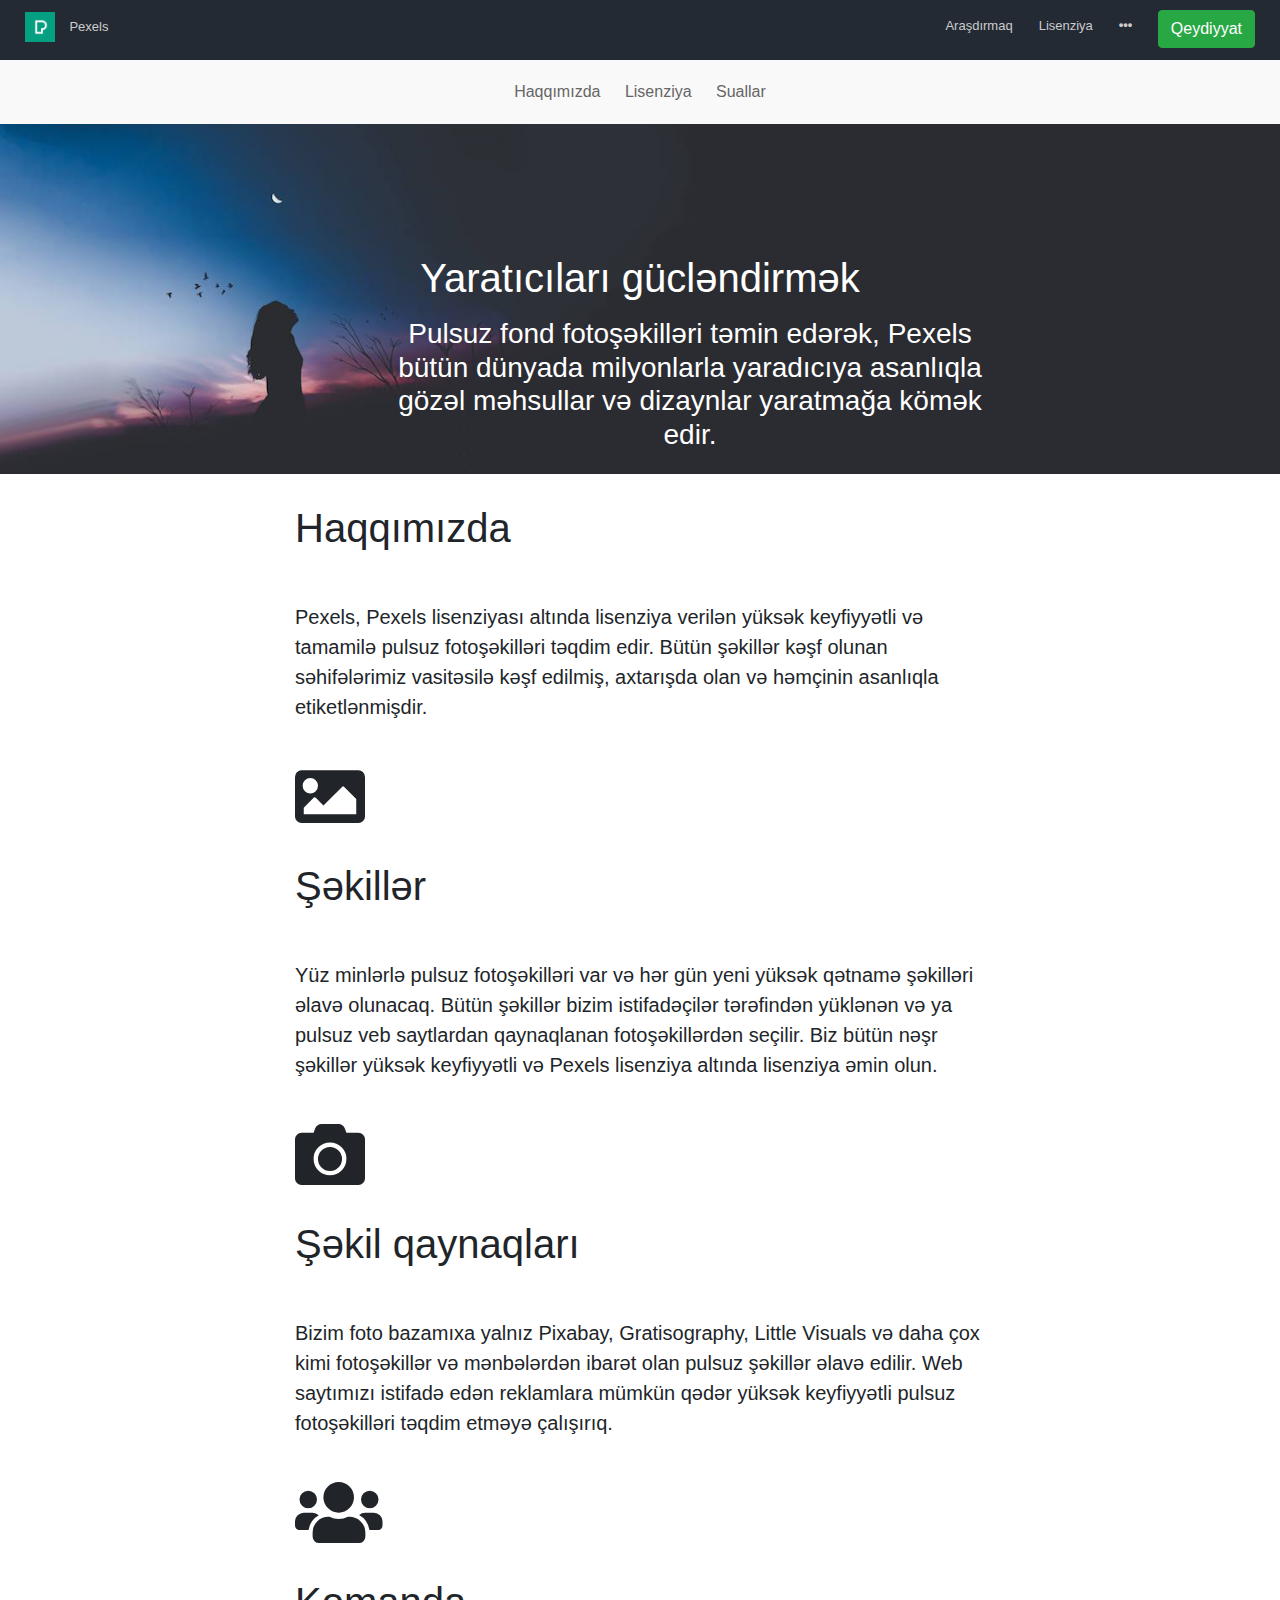
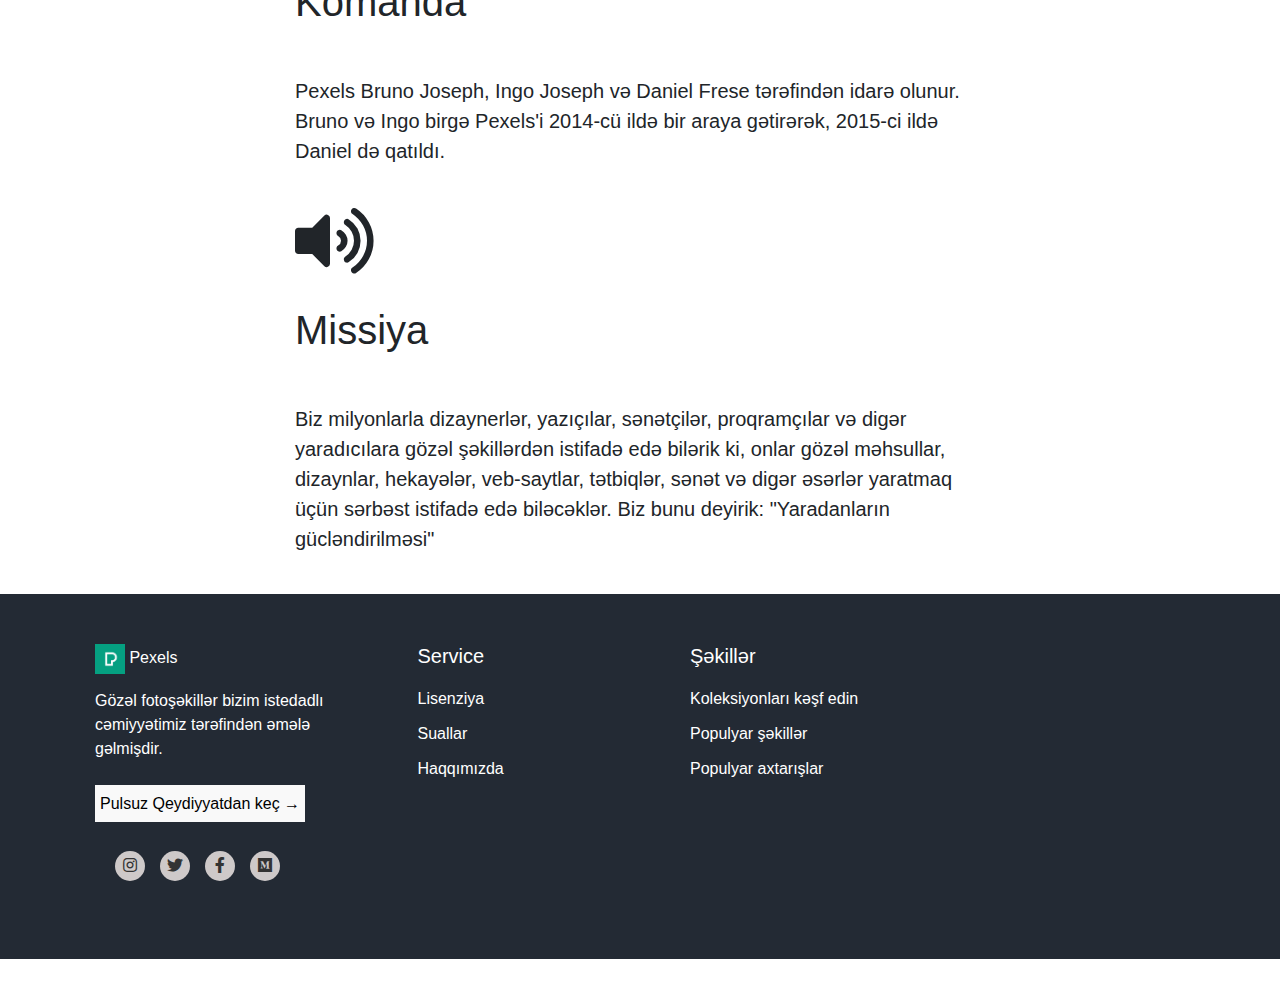
==== about-us.html @ 4608a1eb "Create FAQ page and fix search problem" ====
<!DOCTYPE html>
<html lang="en">

<head>
    <meta charset="UTF-8">
    <meta name="viewport" content="width=device-width, initial-scale=1.0">
    <meta http-equiv="X-UA-Compatible" content="ie=edge">
    <title>Document</title>
    <link rel="stylesheet" href="https://stackpath.bootstrapcdn.com/bootstrap/4.1.3/css/bootstrap.min.css">
    <link rel="stylesheet" href="https://use.fontawesome.com/releases/v5.6.3/css/all.css">
    <link rel="stylesheet" href="css/style.css">
</head>

<body>
    <header>
        <div class="menu">
            <div class="row menu-navbar">
                <div class="col-lg-6 logo">
                    <img src="image/logo.jpg" width="30" height="30" alt="">
                    <a class="logotxt" href="index.html">Pexels</a>
                </div>
                <div class="col-lg-6 d-flex justify-content-end">
                    <ul>
                        <li>
                            <div class="dropdown">
                                <a class="dropbtn" href="#">Araşdırmaq</a>
                                <div class="dropdown-content">
                                    <a href="#">Kəşf edin</a>
                                    <a href="#">Populyar şəkillər</a>
                                    <a href="#">Populyar axtarışlar</a>
                                </div>
                            </div>
                        </li>
                        <li><a href="lisence.html">Lisenziya</a></li>
                        <li>
                            <div class="dropdown">
                                <a class="dropbtn" href="#"><i class="fas fa-ellipsis-h"></i></a>
                                <div class="dropdown-content-more">
                                    <a href="#">Giriş</a>
                                    <a href="#">Qeydiyyat</a>
                                    <a href="about-us.html">Haqqımızda</a>
                                    <a href="faq.html">Suallar</a>
                                    <ul class="social">
                                        <li><a href="#"><i class="fab fa-facebook-f"></i></a></li>
                                        <li><a href="#"><i class="fab fa-twitter"></i></a></li>
                                        <li><a href="#"><i class="fab fa-instagram"></i></a></li>
                                        <li><a href="#"><i class="fab fa-pinterest"></i></a></li>
                                    </ul>
                                </div>
                            </div>

                        </li>
                        <li>
                            <a href="">
                                <button type="button" class="btn btn-success">Qeydiyyat</button>
                            </a>
                        </li>
                    </ul>
                </div>
            </div>
        </div>
    </header>
    <main>
        <div class="subnavbar">
            <a href="about-us.html" class="tab">Haqqımızda</a>
            <a href="lisence.html" class="tab">Lisenziya</a>
            <a href="faq.html" class="tab">Suallar</a>
        </div>

        <section class="about-header">
            <div class="header-content">
                <h1>Yaratıcıları gücləndirmək</h1>
                <h3>Pulsuz fond fotoşəkilləri təmin edərək, Pexels bütün dünyada milyonlarla yaradıcıya asanlıqla gözəl
                    məhsullar və dizaynlar yaratmağa kömək edir.</h3>
            </div>
        </section>

        <section class="main-content">
            <div class="container">
                <div class="col-lg-12">
                    <h1>Haqqımızda</h1>
                    <p>Pexels, Pexels lisenziyası altında lisenziya verilən yüksək keyfiyyətli və tamamilə pulsuz
                        fotoşəkilləri təqdim edir. Bütün şəkillər kəşf olunan səhifələrimiz vasitəsilə kəşf edilmiş,
                        axtarışda olan və həmçinin asanlıqla etiketlənmişdir.</p>
                    <i class="fas fa-image"></i>
                    <h1>Şəkillər</h1>
                    <p>Yüz minlərlə pulsuz fotoşəkilləri var və hər gün yeni yüksək qətnamə şəkilləri əlavə olunacaq.
                        Bütün şəkillər bizim istifadəçilər tərəfindən yüklənən və ya pulsuz veb saytlardan qaynaqlanan
                        fotoşəkillərdən seçilir. Biz bütün nəşr şəkillər yüksək keyfiyyətli və Pexels lisenziya altında
                        lisenziya əmin olun.</p>
                    <i class="fas fa-camera"></i>
                    <h1>Şəkil qaynaqları</h1>
                    <p>Bizim foto bazamıxa yalnız Pixabay, Gratisography, Little Visuals və daha çox kimi fotoşəkillər
                        və mənbələrdən ibarət olan pulsuz şəkillər əlavə edilir. Web saytımızı istifadə edən reklamlara
                        mümkün qədər yüksək keyfiyyətli pulsuz fotoşəkilləri təqdim etməyə çalışırıq.</p>
                    <i class="fas fa-users"></i>
                    <h1>Komanda</h1>
                    <p>Pexels Bruno Joseph, Ingo Joseph və Daniel Frese tərəfindən idarə olunur. Bruno və Ingo birgə
                        Pexels'i 2014-cü ildə bir araya gətirərək, 2015-ci ildə Daniel də qatıldı.</p>
                    <i class="fas fa-volume-up"></i>
                    <h1>Missiya</h1>
                    <p>Biz milyonlarla dizaynerlər, yazıçılar, sənətçilər, proqramçılar və digər yaradıcılara gözəl
                        şəkillərdən istifadə edə bilərik ki, onlar gözəl məhsullar, dizaynlar, hekayələr, veb-saytlar,
                        tətbiqlər, sənət və digər əsərlər yaratmaq üçün sərbəst istifadə edə biləcəklər. Biz bunu
                        deyirik: "Yaradanların gücləndirilməsi"</p>
                </div>
            </div>
        </section>
    </main>

    <footer>
        <div class="container-footer">
            <div class="row">
            <div class="footer-list-pexels col-lg-3">
                <a href=""><img src="image/logo.jpg" width="30" height="30" alt="">
                    Pexels</a>
                <p>Gözəl fotoşəkillər bizim istedadlı cəmiyyətimiz tərəfindən əmələ gəlmişdir.</p>
                <a class="register" href="#">Pulsuz Qeydiyyatdan keç →</a>
                <ul class="social-list">
                    <li><a href="#"><i class="fab fa-instagram"></i></a></li>
                    <li><a href="#"><i class="fab fa-twitter"></i></a></li>
                    <li><a href="#"><i class="fab fa-facebook-f"></i></a></li>
                    <li><a href=""><i class="fab fa-medium"></i></a></li>
                </ul>
            </div>
            <div class="footer-list-service col-lg-3">
                <h5>Service</h5>
                <ul class="service-list">
                    <li> <a href="">Lisenziya</a> </li>
                    <li> <a href="">Suallar</a> </li>
                    <li><a href="">Haqqımızda</a></li>
                </ul>
            </div>
            <div class="footer-list-photo col-lg-3">
                <h5>Şəkillər</h5>
                <ul class="photo-list">
                    <li> <a href="">Koleksiyonları kəşf edin</a> </li>
                    <li> <a href="">Populyar şəkillər</a> </li>
                    <li><a href="">Populyar axtarışlar</a></li>
                </ul>
            </div>
            <div class="footer-list col-lg-3"></div>
        </div>
    </div>

    </footer>
</body>

</html>
---- css/style.css ----
.home-content .title h4 {
  margin-top: 10px; }

.m-container {
  padding-left: 20px;
  padding-right: 20px; }

.row {
  padding: 10px; }

.menu-home {
  background-image: url("../image/background-search.jpeg");
  background-blend-mode: darken;
  background-color: #0000007a;
  background-size: cover;
  background-repeat: no-repeat;
  background-position: center center;
  width: 100%;
  height: 500px; }
  .menu-home h2 {
    color: white;
    width: 40%;
    text-align: center; }
  .menu-home a {
    font-size: 13px;
    text-decoration: none;
    color: #ccc;
    margin: 0px 10px; }

.menu-navbar-home {
  line-height: 32px; }

.logo {
  padding-left: 30px; }

ul {
  list-style: none;
  display: inline-flex;
  margin-right: 10px; }
  ul li {
    margin: 0px -5px;
    line-height: 30px; }

ul.social {
  padding: 0px 20px;
  margin: 5px 10px; }
  ul.social li {
    padding: 0px 20px; }
    ul.social li a {
      margin: 5px -20px; }
      ul.social li a:hover {
        background-color: #1d1b1b;
        color: white; }

.dropbtn {
  padding: 16px;
  font-size: 16px;
  border: none; }

.dropdown {
  position: relative;
  display: inline-block; }
  .dropdown:hover .dropdown-content {
    display: block; }
  .dropdown:hover .dropdown-content-more {
    display: block; }

.dropdown-content {
  margin-top: 10px;
  margin-left: -70px;
  display: none;
  position: absolute;
  background-color: white;
  min-width: 180px;
  box-shadow: 0px 8px 16px 0px rgba(0, 0, 0, 0.2);
  z-index: 1; }
  .dropdown-content a {
    color: #a6a6a6;
    padding: 12px 16px;
    text-decoration: none;
    display: block; }
    .dropdown-content a:hover {
      background-color: #ddd;
      color: black; }

.dropdown-content-more {
  margin-top: 10px;
  margin-left: -140px;
  display: none;
  position: absolute;
  background-color: white;
  min-width: 200px;
  box-shadow: 0px 8px 16px 0px rgba(0, 0, 0, 0.2);
  z-index: 1; }
  .dropdown-content-more a {
    color: #a6a6a6;
    padding: 12px 16px;
    text-decoration: none;
    display: block; }
    .dropdown-content-more a:hover {
      background-color: #ddd;
      color: black; }

.search .searchTerm {
  padding: 10px 60px;
  border: none; }
.search .searchButton {
  background-color: white;
  border: none;
  padding: 9.7px 10px;
  margin-left: -5px; }

.menu {
  background-blend-mode: darken;
  background-color: #0000007a;
  background-size: cover;
  background-repeat: no-repeat;
  background-position: center center;
  width: 100%; }
  .menu h2 {
    color: white;
    width: 500px; }
  .menu a {
    font-size: 13px;
    text-decoration: none;
    color: #ccc;
    margin: 0px 10px; }

.menu-navbar {
  background-color: #232a34;
  height: 60px;
  line-height: 32px; }

.subnavbar {
  text-align: center;
  background-color: #f9f9f9;
  padding: 20px 0px; }
  .subnavbar a {
    margin: 0px 10px;
    color: #666;
    text-decoration: none; }
    .subnavbar a:hover {
      color: #4a90e2; }

.dropbtn {
  padding: 16px;
  font-size: 16px;
  border: none; }

.dropdown {
  position: relative;
  display: inline-block; }
  .dropdown:hover .dropdown-content {
    display: block; }
  .dropdown:hover .dropdown-content-more {
    display: block; }

.dropdown-content {
  margin-top: 10px;
  margin-left: -70px;
  display: none;
  position: absolute;
  background-color: white;
  min-width: 180px;
  box-shadow: 0px 8px 16px 0px rgba(0, 0, 0, 0.2);
  z-index: 1; }
  .dropdown-content a {
    color: #a6a6a6;
    padding: 12px 16px;
    text-decoration: none;
    display: block; }
    .dropdown-content a:hover {
      background-color: #ddd;
      color: black; }

.dropdown-content-more {
  margin-top: 10px;
  margin-left: -140px;
  display: none;
  position: absolute;
  background-color: white;
  min-width: 200px;
  box-shadow: 0px 8px 16px 0px rgba(0, 0, 0, 0.2);
  z-index: 1; }
  .dropdown-content-more a {
    color: #a6a6a6;
    padding: 12px 16px;
    text-decoration: none;
    display: block; }
    .dropdown-content-more a:hover {
      background-color: #ddd;
      color: black; }

.about-header {
  background-image: url("../image/about-background.jpg");
  height: 350px;
  background-size: cover;
  background-repeat: no-repeat;
  background-position: center center; }
  .about-header .header-content {
    text-align: center;
    padding-top: 120px; }
    .about-header .header-content h1 {
      margin: 10px 0px; }
    .about-header .header-content h1, .about-header .header-content h3 {
      margin-bottom: 15px;
      color: white; }
    .about-header .header-content h3 {
      width: 50%;
      margin-left: 370px; }

.main-content h1 {
  margin-top: 30px;
  margin-bottom: 50px; }
.main-content p {
  font-size: 20px;
  line-height: 30px;
  margin-bottom: 40px; }
.main-content i {
  font-size: 70px;
  font-weight: 600; }

.container {
  width: 750px; }

.container-footer {
  background-color: #232a34;
  padding-left: 100px;
  padding-right: 100px; }
  .container-footer .footer-list-pexels {
    padding: 40px 0px; }
    .container-footer .footer-list-pexels a {
      text-decoration: none;
      color: white; }
    .container-footer .footer-list-pexels a.register {
      text-decoration: none;
      color: #000;
      padding: 10px 5px;
      background: #f9f9f9; }
    .container-footer .footer-list-pexels p {
      padding: 15px 0px;
      color: white;
      width: 90%; }
    .container-footer .footer-list-pexels ul {
      padding: 35px 0px; }
      .container-footer .footer-list-pexels ul li {
        margin-left: 20px; }
        .container-footer .footer-list-pexels ul li a {
          display: block;
          width: 30px;
          height: 30px;
          line-height: 30px;
          text-align: center;
          border-radius: 50%;
          background-color: #cec9c9;
          color: #333; }
  .container-footer .footer-list-service {
    padding: 40px 0px;
    margin-left: 50px; }
    .container-footer .footer-list-service h5 {
      color: white; }
    .container-footer .footer-list-service ul {
      display: block;
      padding: 5px 5px; }
      .container-footer .footer-list-service ul li {
        line-height: 35px; }
        .container-footer .footer-list-service ul li a {
          text-decoration: none;
          color: white; }
  .container-footer .footer-list-photo {
    padding: 40px 0px; }
    .container-footer .footer-list-photo h5 {
      color: white; }
    .container-footer .footer-list-photo ul {
      display: block;
      padding: 5px 5px; }
      .container-footer .footer-list-photo ul li {
        line-height: 35px; }
        .container-footer .footer-list-photo ul li a {
          text-decoration: none;
          color: white; }

.menu {
  background-blend-mode: darken;
  background-color: #0000007a;
  background-size: cover;
  background-repeat: no-repeat;
  background-position: center center;
  width: 100%; }
  .menu h2 {
    color: white;
    width: 500px; }
  .menu a {
    font-size: 13px;
    text-decoration: none;
    color: #ccc;
    margin: 0px 10px; }

.menu-navbar {
  background-color: #232a34;
  height: 60px;
  line-height: 32px; }

.subnavbar {
  text-align: center;
  background-color: #f9f9f9;
  padding: 20px 0px; }
  .subnavbar a {
    margin: 0px 10px;
    color: #666;
    text-decoration: none; }
    .subnavbar a:hover {
      color: #4a90e2; }

.dropbtn {
  padding: 16px;
  font-size: 16px;
  border: none; }

.dropdown {
  position: relative;
  display: inline-block; }
  .dropdown:hover .dropdown-content {
    display: block; }
  .dropdown:hover .dropdown-content-more {
    display: block; }

.dropdown-content {
  margin-top: 10px;
  margin-left: -70px;
  display: none;
  position: absolute;
  background-color: white;
  min-width: 180px;
  box-shadow: 0px 8px 16px 0px rgba(0, 0, 0, 0.2);
  z-index: 1; }
  .dropdown-content a {
    color: #a6a6a6;
    padding: 12px 16px;
    text-decoration: none;
    display: block; }
    .dropdown-content a:hover {
      background-color: #ddd;
      color: black; }

.dropdown-content-more {
  margin-top: 10px;
  margin-left: -140px;
  display: none;
  position: absolute;
  background-color: white;
  min-width: 200px;
  box-shadow: 0px 8px 16px 0px rgba(0, 0, 0, 0.2);
  z-index: 1; }
  .dropdown-content-more a {
    color: #a6a6a6;
    padding: 12px 16px;
    text-decoration: none;
    display: block; }
    .dropdown-content-more a:hover {
      background-color: #ddd;
      color: black; }

.lisence-header {
  background-image: url("../image/lisence-background.jpg");
  height: 350px;
  background-size: cover;
  background-repeat: no-repeat;
  background-position: center center; }
  .lisence-header .header-content {
    text-align: center;
    padding-top: 120px; }
    .lisence-header .header-content h1 {
      margin: 10px 0px; }
    .lisence-header .header-content h1, .lisence-header .header-content h3 {
      margin-bottom: 15px;
      color: white; }
    .lisence-header .header-content h3 {
      width: 50%;
      margin-left: 370px; }

.container-center {
  margin-top: 25px; }
  .container-center .row {
    justify-content: center; }
    .container-center .row ul.list-custom-allowed {
      max-width: 44%;
      display: block;
      margin-bottom: 70px; }
      .container-center .row ul.list-custom-allowed li {
        font-size: 18px;
        padding: 10px 0px;
        line-height: 40px; }
        .container-center .row ul.list-custom-allowed li i {
          font-size: 25px;
          color: #05a081; }
    .container-center .row ul.list-custom-notallowed {
      max-width: 44%;
      display: block;
      margin-bottom: 70px; }
      .container-center .row ul.list-custom-notallowed li {
        font-size: 18px;
        padding: 10px 0px;
        line-height: 40px; }
        .container-center .row ul.list-custom-notallowed li i {
          font-size: 25px;
          color: red; }

.title-center {
  text-align: center; }
  .title-center .row {
    justify-content: center; }
    .title-center .row p {
      width: 25%;
      margin-top: -15px;
      color: #666;
      font-size: 17px; }

.text-content {
  padding-left: 150px;
  padding-right: 150px; }
  .text-content .col-lg-6 {
    padding: 20px 0px; }
    .text-content .col-lg-6 img {
      float: left;
      margin: 0px 15px; }
    .text-content .col-lg-6 .content-text {
      padding-top: 25px; }

.container-footer {
  height: 365px; }

.menu {
  background-blend-mode: darken;
  background-color: #0000007a;
  background-size: cover;
  background-repeat: no-repeat;
  background-position: center center;
  width: 100%; }
  .menu h2 {
    color: white;
    width: 500px; }
  .menu a {
    font-size: 13px;
    text-decoration: none;
    color: #ccc;
    margin: 0px 10px; }

.menu-navbar {
  background-color: #232a34;
  height: 60px;
  line-height: 32px; }

.subnavbar {
  text-align: center;
  background-color: #f9f9f9;
  padding: 20px 0px; }
  .subnavbar a {
    margin: 0px 10px;
    color: #666;
    text-decoration: none; }
    .subnavbar a:hover {
      color: #4a90e2; }

.dropbtn {
  padding: 16px;
  font-size: 16px;
  border: none; }

.dropdown {
  position: relative;
  display: inline-block; }
  .dropdown:hover .dropdown-content {
    display: block; }
  .dropdown:hover .dropdown-content-more {
    display: block; }

.dropdown-content {
  margin-top: 10px;
  margin-left: -70px;
  display: none;
  position: absolute;
  background-color: white;
  min-width: 180px;
  box-shadow: 0px 8px 16px 0px rgba(0, 0, 0, 0.2);
  z-index: 1; }
  .dropdown-content a {
    color: #a6a6a6;
    padding: 12px 16px;
    text-decoration: none;
    display: block; }
    .dropdown-content a:hover {
      background-color: #ddd;
      color: black; }

.dropdown-content-more {
  margin-top: 10px;
  margin-left: -140px;
  display: none;
  position: absolute;
  background-color: white;
  min-width: 200px;
  box-shadow: 0px 8px 16px 0px rgba(0, 0, 0, 0.2);
  z-index: 1; }
  .dropdown-content-more a {
    color: #a6a6a6;
    padding: 12px 16px;
    text-decoration: none;
    display: block; }
    .dropdown-content-more a:hover {
      background-color: #ddd;
      color: black; }

.faq-header {
  background-image: url("../image/faq-background.jpg");
  height: 350px;
  background-size: cover;
  background-repeat: no-repeat;
  background-position: center center;
  background-blend-mode: darken;
  background-color: #00000036; }
  .faq-header .header-content {
    text-align: center;
    padding-top: 120px; }
    .faq-header .header-content h1 {
      margin: 10px 0px; }
    .faq-header .header-content h1, .faq-header .header-content h3 {
      margin-bottom: 15px;
      color: white; }
    .faq-header .header-content h3 {
      width: 50%;
      margin-left: 370px; }

.faq-content h2 {
  margin-top: 85px;
  margin-bottom: -20px;
  font-weight: 700; }
.faq-content .definition-list {
  margin: 50px 0px; }
  .faq-content .definition-list .definition-list-content {
    color: #666;
    font-size: 18px; }

/*# sourceMappingURL=style.css.map */
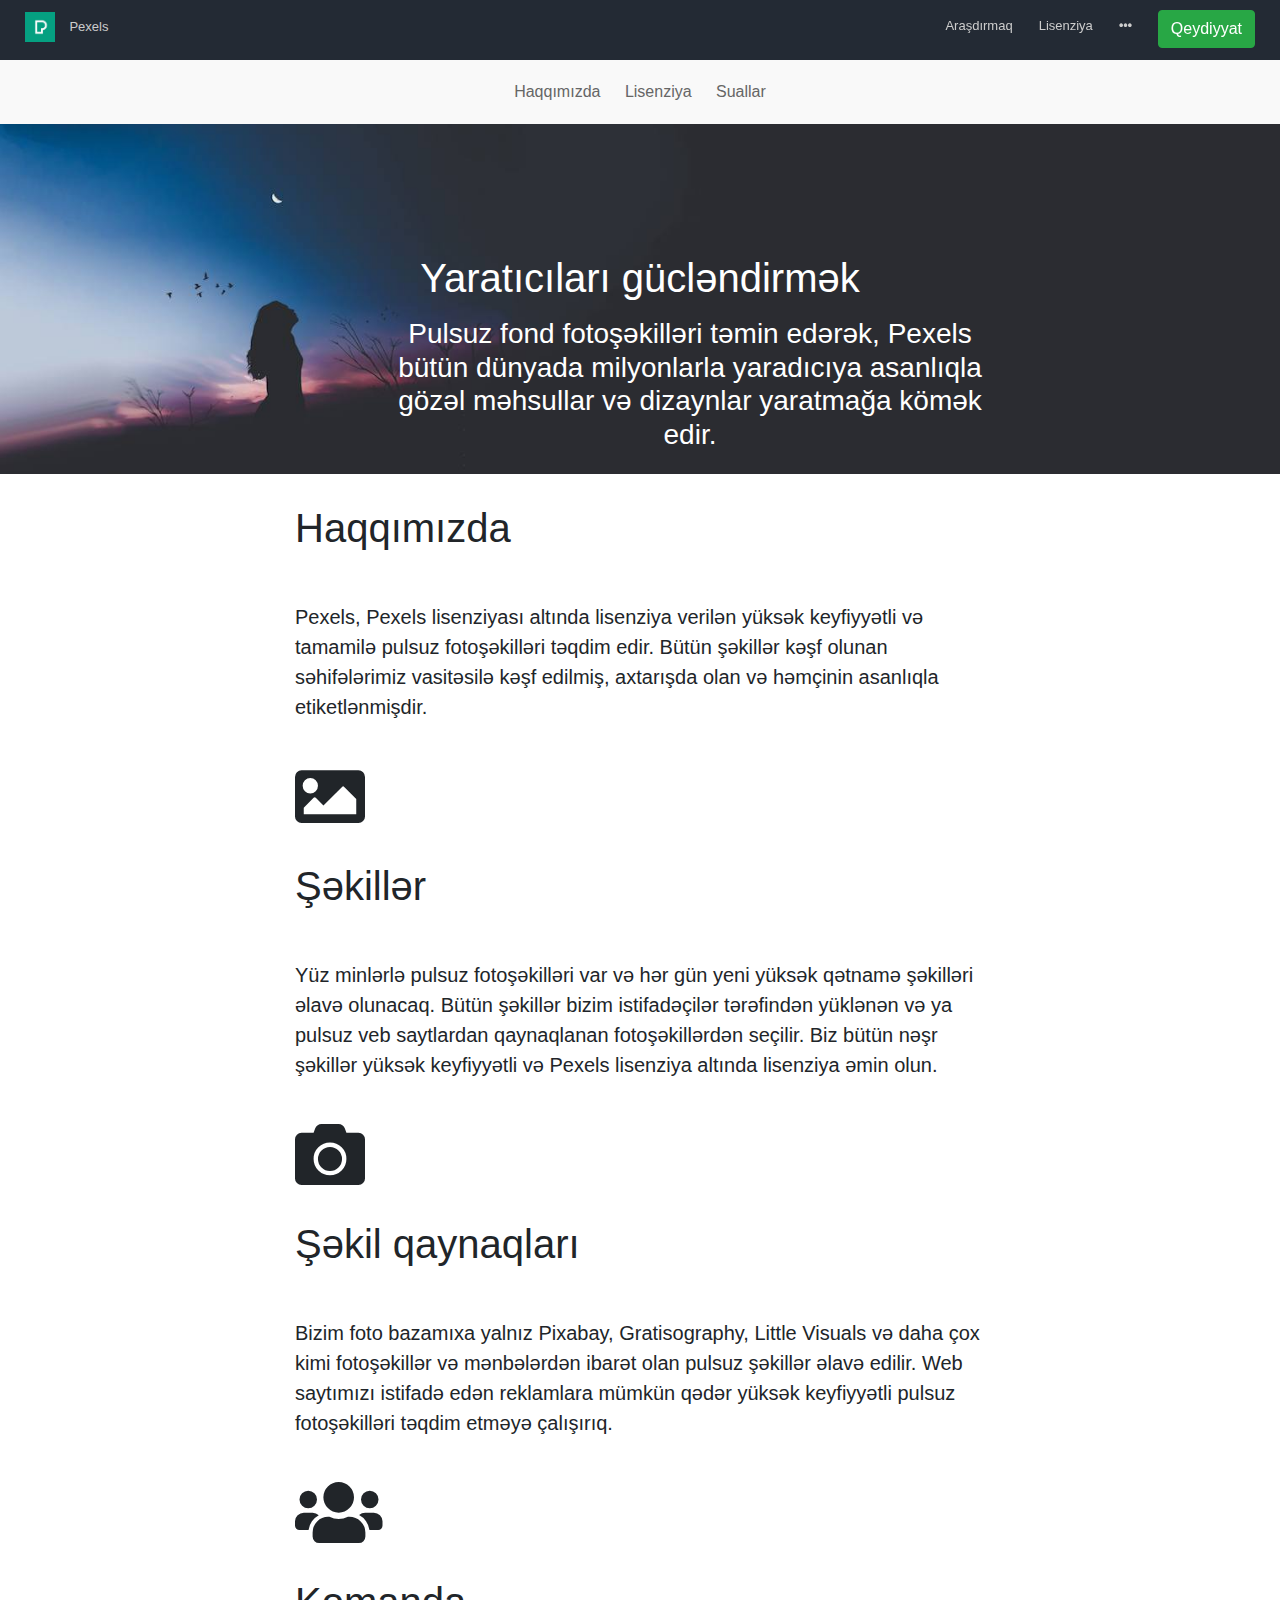
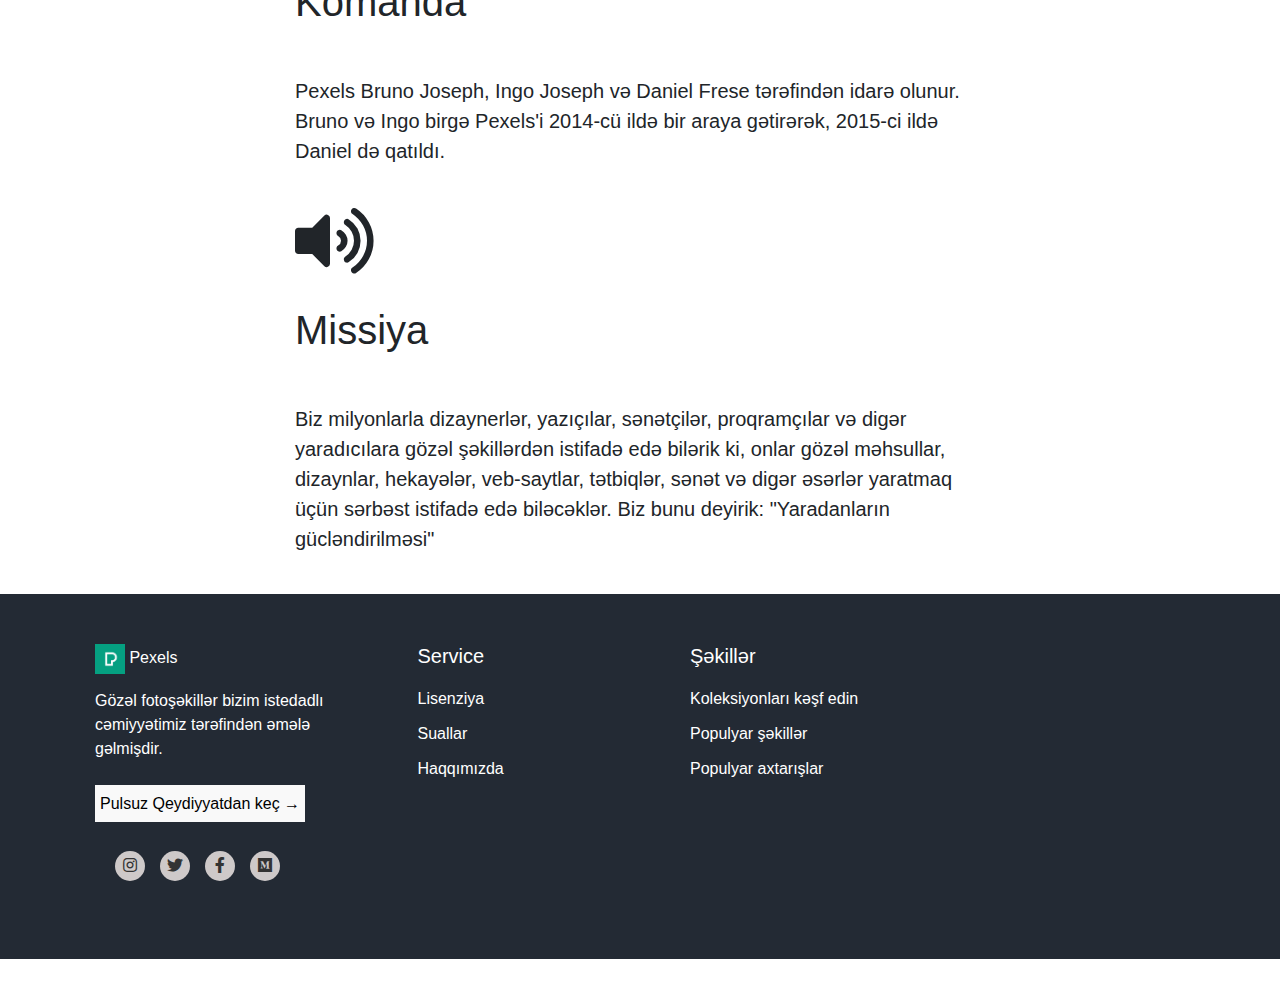
==== commit 50b22f5d: "Add position fixed options in menu" ====
--- a/about-us.html
+++ b/about-us.html
@@ -13,7 +13,7 @@
 
 <body>
     <header>
-        <div class="menu">
+        <div class="menu fixed">
             <div class="row menu-navbar">
                 <div class="col-lg-6 logo">
                     <img src="image/logo.jpg" width="30" height="30" alt="">
@@ -23,9 +23,9 @@
                     <ul>
                         <li>
                             <div class="dropdown">
-                                <a class="dropbtn" href="#">Araşdırmaq</a>
+                                <a class="dropbtn" href="discover.html">Araşdırmaq</a>
                                 <div class="dropdown-content">
-                                    <a href="#">Kəşf edin</a>
+                                    <a href="discover.html">Kəşf edin</a>
                                     <a href="#">Populyar şəkillər</a>
                                     <a href="#">Populyar axtarışlar</a>
                                 </div>
@@ -36,22 +36,22 @@
                             <div class="dropdown">
                                 <a class="dropbtn" href="#"><i class="fas fa-ellipsis-h"></i></a>
                                 <div class="dropdown-content-more">
-                                    <a href="#">Giriş</a>
-                                    <a href="#">Qeydiyyat</a>
+                                    <a href="login.html">Giriş</a>
+                                    <a href="join.html">Qeydiyyat</a>
                                     <a href="about-us.html">Haqqımızda</a>
                                     <a href="faq.html">Suallar</a>
                                     <ul class="social">
-                                        <li><a href="#"><i class="fab fa-facebook-f"></i></a></li>
-                                        <li><a href="#"><i class="fab fa-twitter"></i></a></li>
-                                        <li><a href="#"><i class="fab fa-instagram"></i></a></li>
-                                        <li><a href="#"><i class="fab fa-pinterest"></i></a></li>
+                                        <li><a target="blank_"  href="https://www.facebook.com/"><i class="fab fa-facebook-f"></i></a></li>
+                                        <li><a target="blank_"  href="https://twitter.com/"><i class="fab fa-twitter"></i></a></li>
+                                        <li><a target="blank_"  href="https://www.instagram.com/"><i class="fab fa-instagram"></i></a></li>
+                                        <li><a target="blank_"  href="https://www.pinterest.com/"><i class="fab fa-pinterest"></i></a></li>
                                     </ul>
                                 </div>
                             </div>
 
                         </li>
                         <li>
-                            <a href="">
+                            <a href="join.html">
                                 <button type="button" class="btn btn-success">Qeydiyyat</button>
                             </a>
                         </li>
@@ -115,20 +115,20 @@
                 <a href=""><img src="image/logo.jpg" width="30" height="30" alt="">
                     Pexels</a>
                 <p>Gözəl fotoşəkillər bizim istedadlı cəmiyyətimiz tərəfindən əmələ gəlmişdir.</p>
-                <a class="register" href="#">Pulsuz Qeydiyyatdan keç →</a>
+                <a class="register" href="join.html">Pulsuz Qeydiyyatdan keç →</a>
                 <ul class="social-list">
-                    <li><a href="#"><i class="fab fa-instagram"></i></a></li>
-                    <li><a href="#"><i class="fab fa-twitter"></i></a></li>
-                    <li><a href="#"><i class="fab fa-facebook-f"></i></a></li>
-                    <li><a href=""><i class="fab fa-medium"></i></a></li>
+                    <li><a href="https://www.instagram.com/"><i class="fab fa-instagram"></i></a></li>
+                    <li><a href="https://twitter.com/"><i class="fab fa-twitter"></i></a></li>
+                    <li><a href="https://www.facebook.com/"><i class="fab fa-facebook-f"></i></a></li>
+                    <li><a href="https://medium.com/"><i class="fab fa-medium"></i></a></li>
                 </ul>
             </div>
             <div class="footer-list-service col-lg-3">
                 <h5>Service</h5>
                 <ul class="service-list">
-                    <li> <a href="">Lisenziya</a> </li>
-                    <li> <a href="">Suallar</a> </li>
-                    <li><a href="">Haqqımızda</a></li>
+                    <li> <a href="lisence.html">Lisenziya</a> </li>
+                    <li> <a href="faq.html">Suallar</a> </li>
+                    <li><a href="about-us.html">Haqqımızda</a></li>
                 </ul>
             </div>
             <div class="footer-list-photo col-lg-3">
--- a/css/style.css
+++ b/css/style.css
@@ -4,6 +4,11 @@
 .m-container {
   padding-left: 20px;
   padding-right: 20px; }
+
+.fixed {
+  position: fixed;
+  top: 0;
+  background: black; }
 
 .row {
   padding: 10px; }
@@ -131,10 +136,17 @@
   height: 60px;
   line-height: 32px; }
 
+.fixed {
+  position: fixed;
+  height: auto;
+  width: 100%;
+  z-index: 100; }
+
 .subnavbar {
   text-align: center;
   background-color: #f9f9f9;
-  padding: 20px 0px; }
+  padding: 20px 0px;
+  margin-top: 60px; }
   .subnavbar a {
     margin: 0px 10px;
     color: #666;
@@ -379,30 +391,30 @@
       width: 50%;
       margin-left: 370px; }
 
-.container-center {
+.container-center-lisence {
   margin-top: 25px; }
-  .container-center .row {
+  .container-center-lisence .row {
     justify-content: center; }
-    .container-center .row ul.list-custom-allowed {
+    .container-center-lisence .row ul.list-custom-allowed {
       max-width: 44%;
       display: block;
       margin-bottom: 70px; }
-      .container-center .row ul.list-custom-allowed li {
+      .container-center-lisence .row ul.list-custom-allowed li {
         font-size: 18px;
         padding: 10px 0px;
         line-height: 40px; }
-        .container-center .row ul.list-custom-allowed li i {
+        .container-center-lisence .row ul.list-custom-allowed li i {
           font-size: 25px;
           color: #05a081; }
-    .container-center .row ul.list-custom-notallowed {
+    .container-center-lisence .row ul.list-custom-notallowed {
       max-width: 44%;
       display: block;
       margin-bottom: 70px; }
-      .container-center .row ul.list-custom-notallowed li {
+      .container-center-lisence .row ul.list-custom-notallowed li {
         font-size: 18px;
         padding: 10px 0px;
         line-height: 40px; }
-        .container-center .row ul.list-custom-notallowed li i {
+        .container-center-lisence .row ul.list-custom-notallowed li i {
           font-size: 25px;
           color: red; }
 
@@ -541,4 +553,17 @@
     color: #666;
     font-size: 18px; }
 
+.selected li {
+  border-bottom: 1px solid blue; }
+  .selected li a {
+    color: blue; }
+
+.container-center-discover {
+  width: 1170px;
+  margin-left: auto;
+  margin-right: auto; }
+
+.title-discover {
+  margin-top: 20px; }
+
 /*# sourceMappingURL=style.css.map */
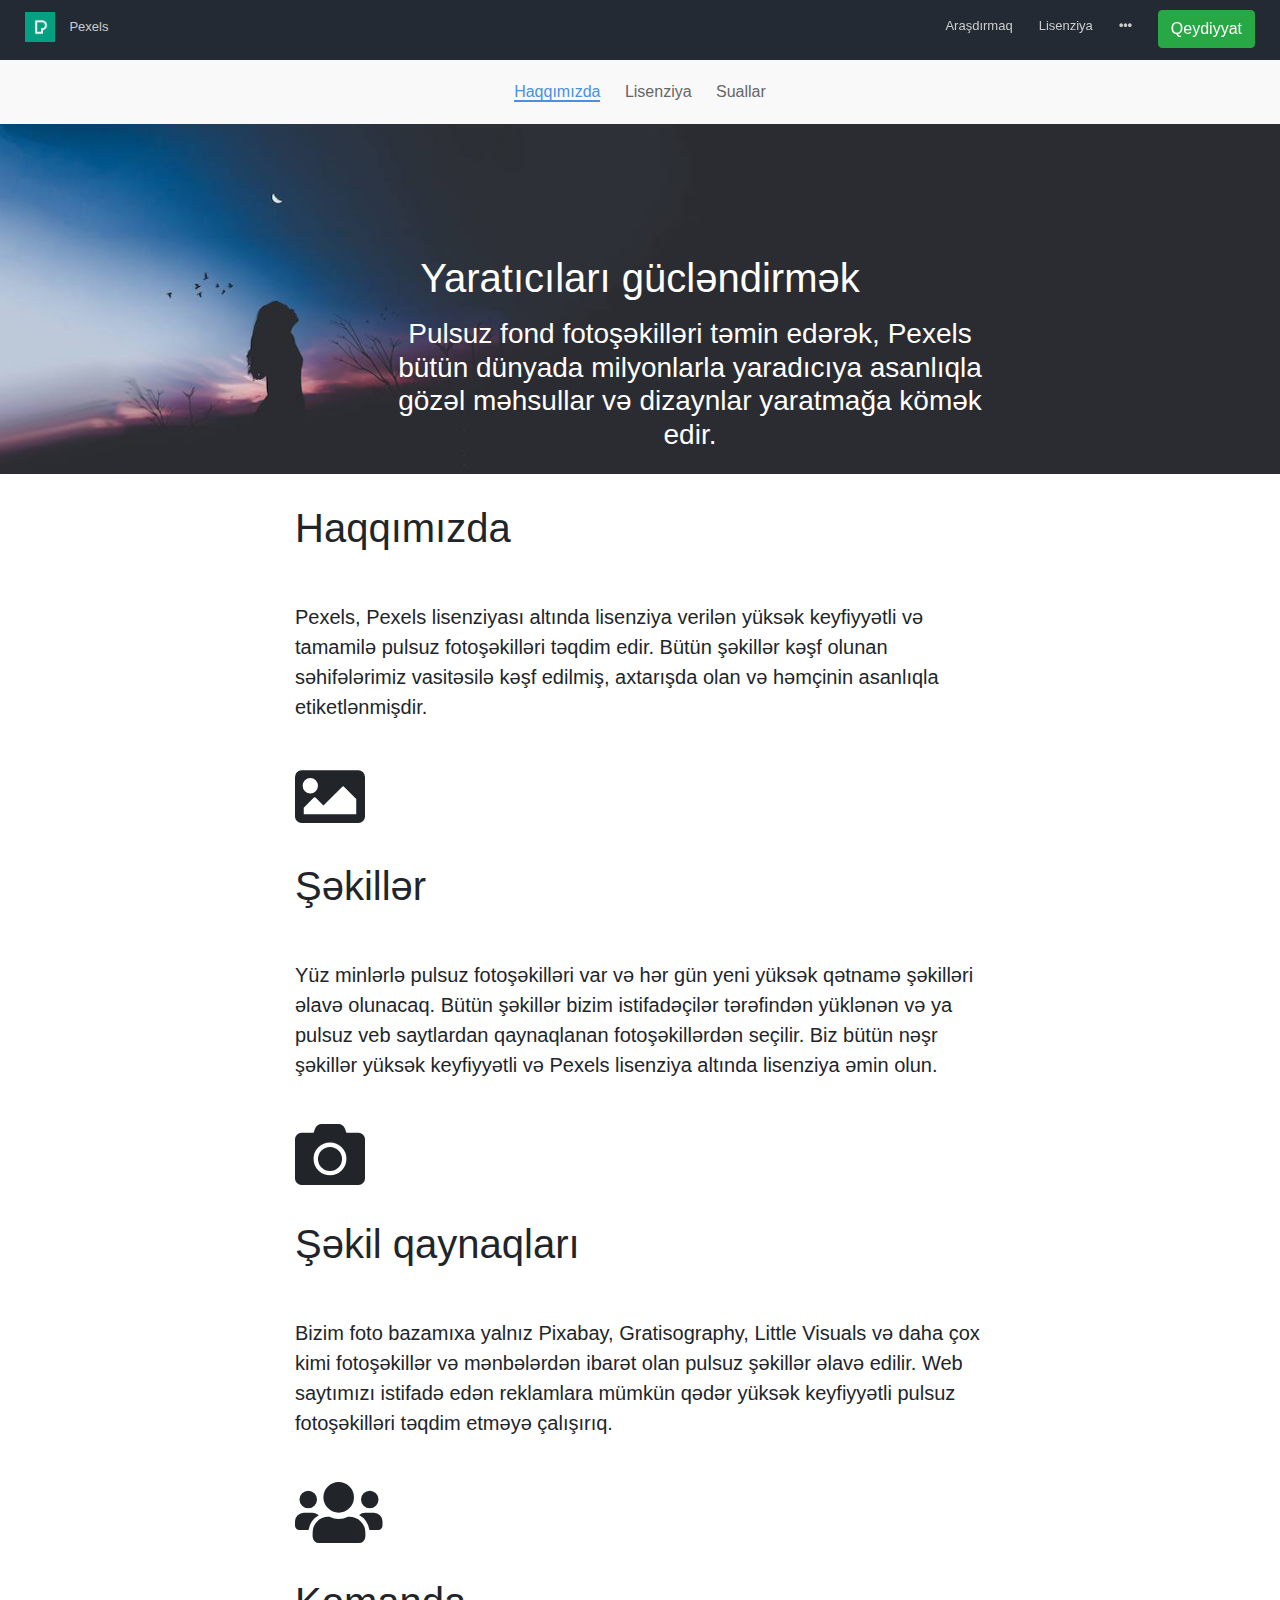
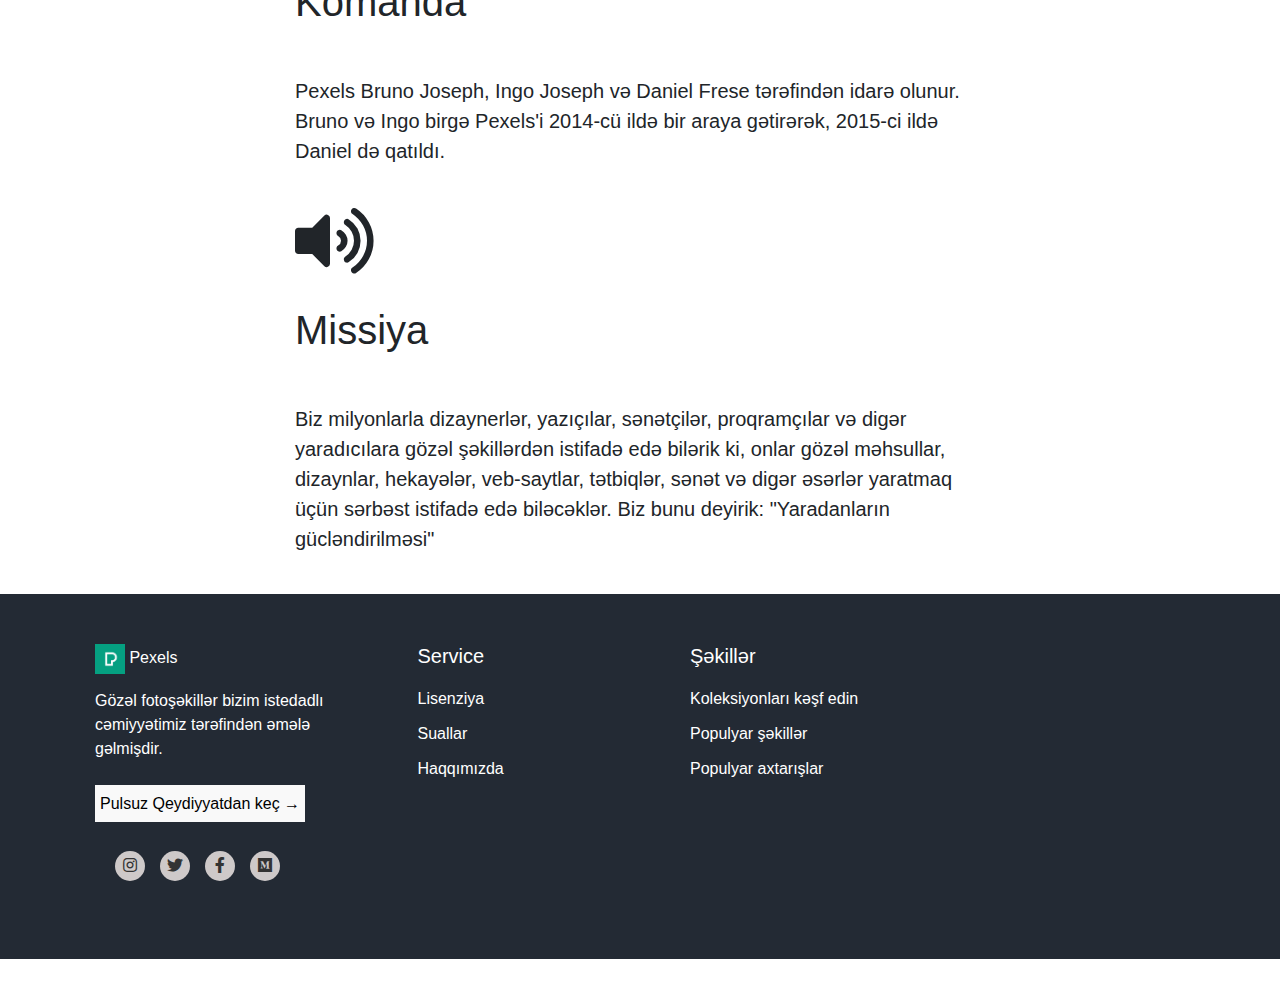
==== commit 3e382c6a: "Add collection cards in discover page" ====
--- a/about-us.html
+++ b/about-us.html
@@ -62,7 +62,7 @@
     </header>
     <main>
         <div class="subnavbar">
-            <a href="about-us.html" class="tab">Haqqımızda</a>
+            <a href="about-us.html" class="tab active">Haqqımızda</a>
             <a href="lisence.html" class="tab">Lisenziya</a>
             <a href="faq.html" class="tab">Suallar</a>
         </div>
@@ -144,6 +144,8 @@
     </div>
 
     </footer>
+    <script src="https://cdnjs.cloudflare.com/ajax/libs/jquery/3.3.1/jquery.min.js"></script>
+    <script src="js/script.js"></script>
 </body>
 
 </html>--- a/css/style.css
+++ b/css/style.css
@@ -153,6 +153,11 @@
     text-decoration: none; }
     .subnavbar a:hover {
       color: #4a90e2; }
+
+.active {
+  color: #4a90e2 !important;
+  border-bottom: 2px solid #4a90e2;
+  margin-top: 10px; }
 
 .dropbtn {
   padding: 16px;
@@ -558,6 +563,15 @@
   .selected li a {
     color: blue; }
 
+.card {
+  border: none; }
+  .card span {
+    color: #666; }
+
+.collections {
+  margin-bottom: 50px;
+  padding: 0px 45px; }
+
 .container-center-discover {
   width: 1170px;
   margin-left: auto;
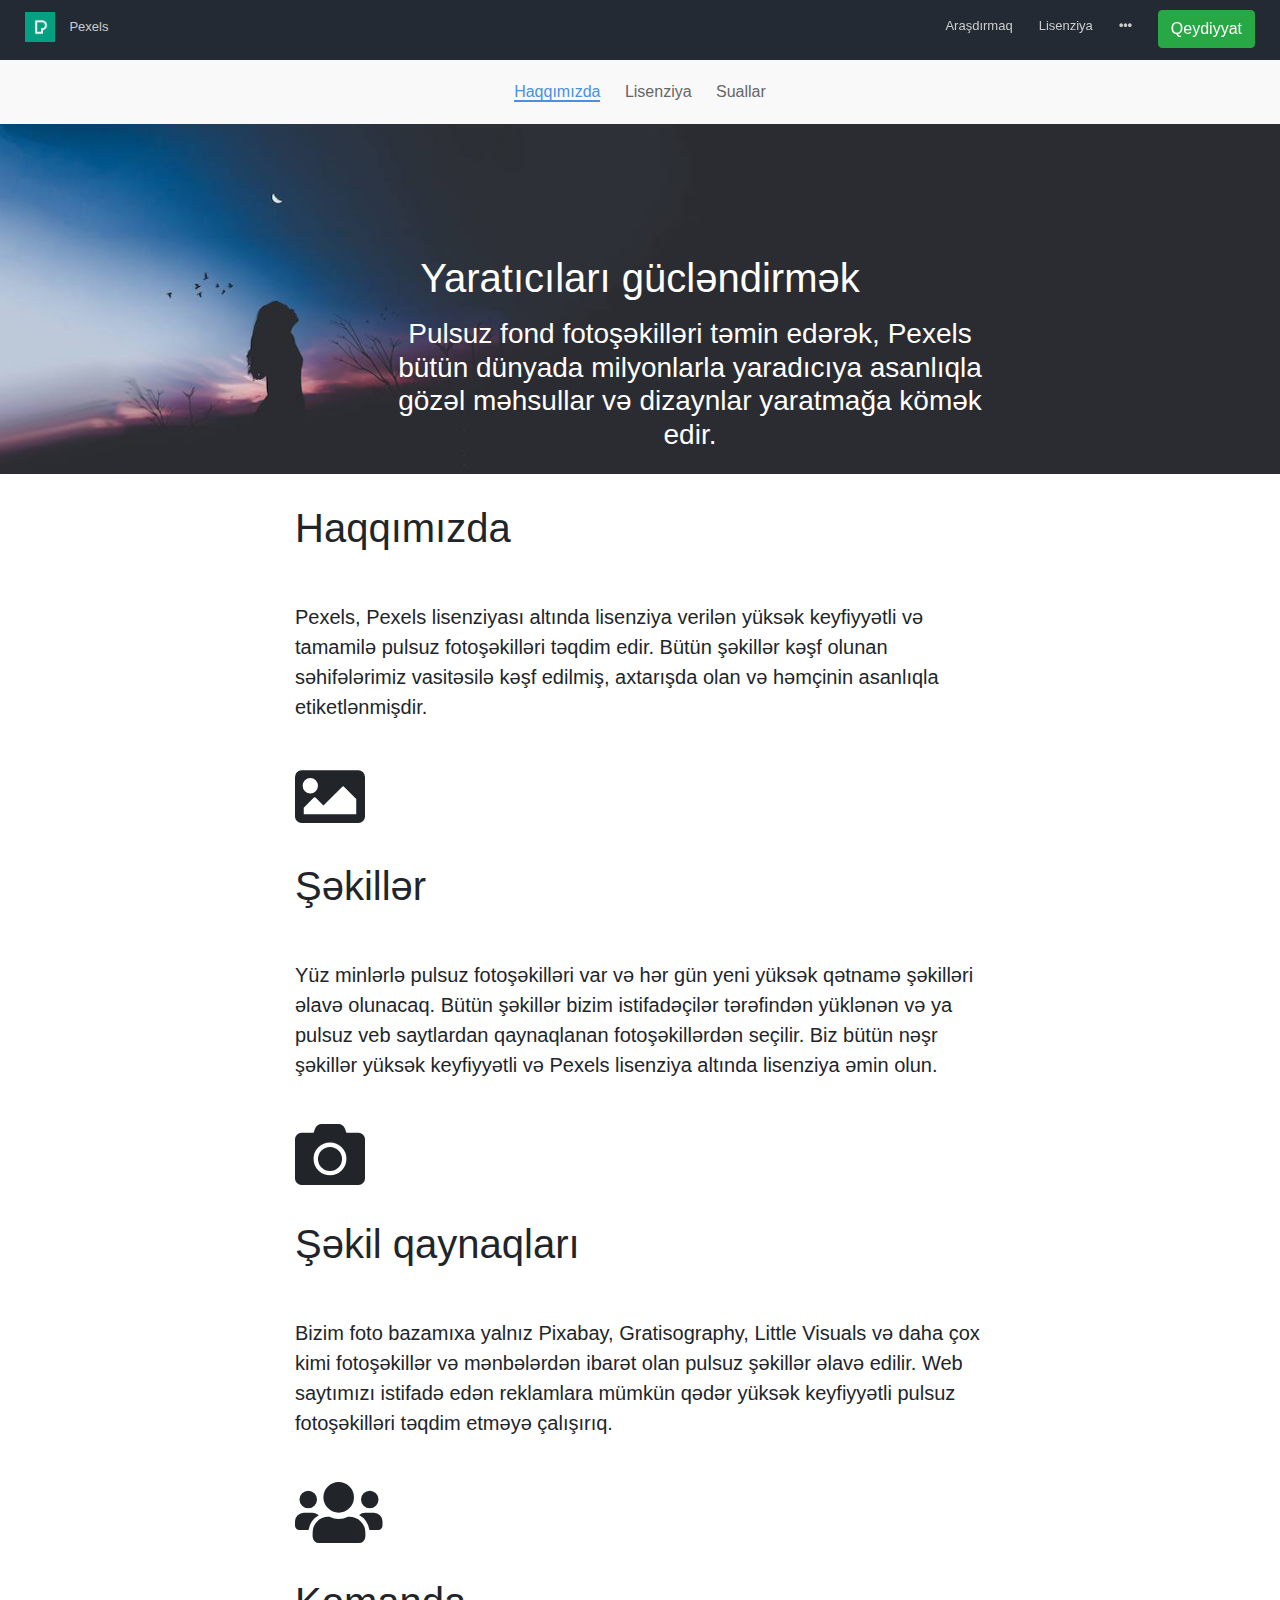
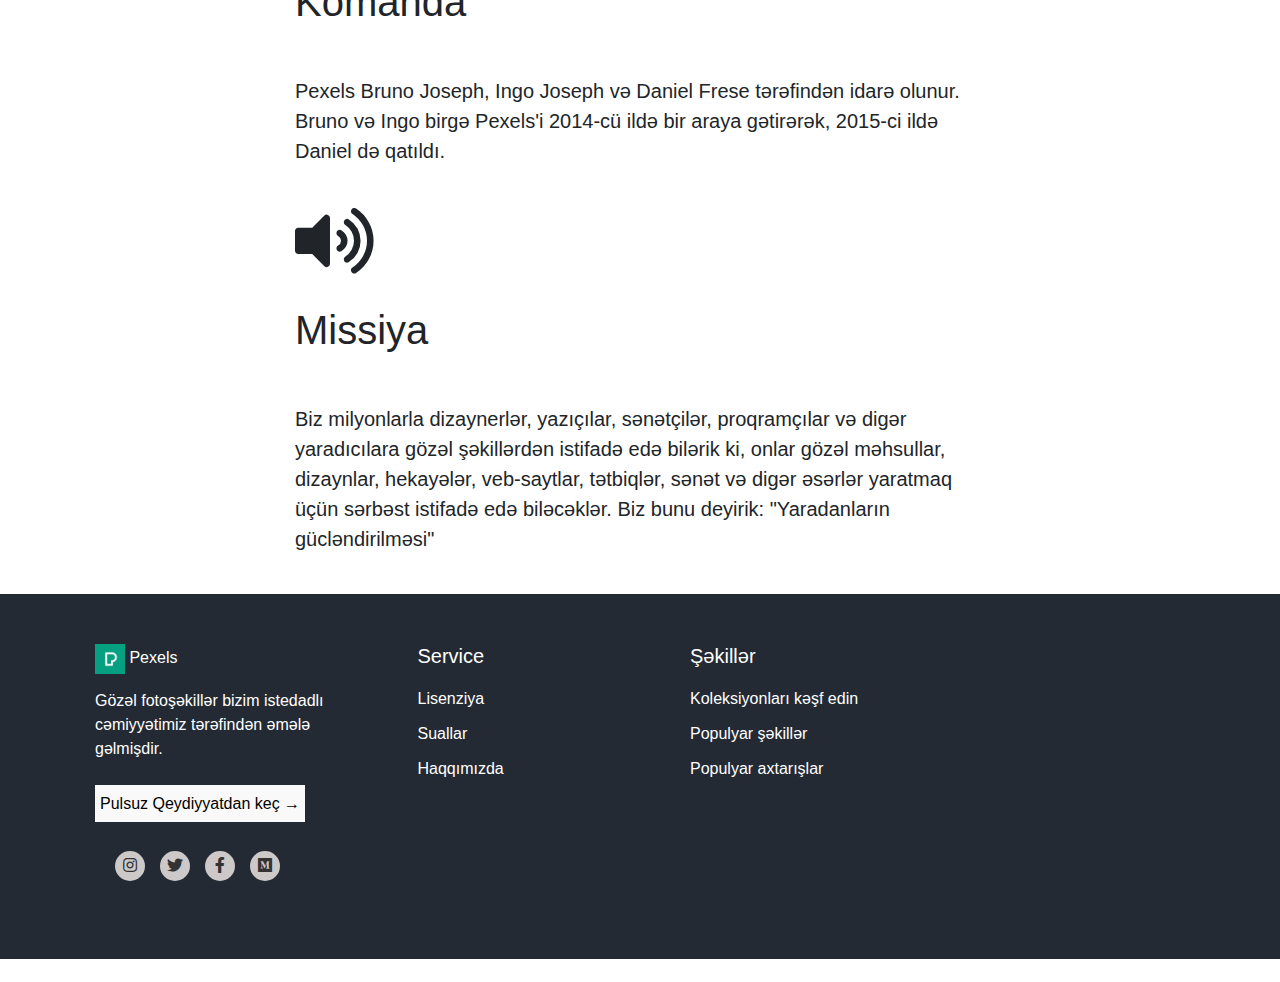
==== commit 6d572172: "Create collections page and add images" ====
--- a/about-us.html
+++ b/about-us.html
@@ -27,7 +27,7 @@
                                 <div class="dropdown-content">
                                     <a href="discover.html">Kəşf edin</a>
                                     <a href="#">Populyar şəkillər</a>
-                                    <a href="#">Populyar axtarışlar</a>
+                                    <a href="popular-searches.html">Populyar axtarışlar</a>
                                 </div>
                             </div>
                         </li>
@@ -134,12 +134,11 @@
             <div class="footer-list-photo col-lg-3">
                 <h5>Şəkillər</h5>
                 <ul class="photo-list">
-                    <li> <a href="">Koleksiyonları kəşf edin</a> </li>
-                    <li> <a href="">Populyar şəkillər</a> </li>
-                    <li><a href="">Populyar axtarışlar</a></li>
+                    <li> <a href="discover.html">Koleksiyonları kəşf edin</a> </li>
+                    <li> <a href="#">Populyar şəkillər</a> </li>
+                    <li><a href="popular-searches.html">Populyar axtarışlar</a></li>
                 </ul>
             </div>
-            <div class="footer-list col-lg-3"></div>
         </div>
     </div>
 
--- a/css/style.css
+++ b/css/style.css
@@ -558,13 +558,10 @@
     color: #666;
     font-size: 18px; }
 
-.selected li {
-  border-bottom: 1px solid blue; }
-  .selected li a {
-    color: blue; }
-
 .card {
   border: none; }
+  .card .card-img-top {
+    border-radius: 8px; }
   .card span {
     color: #666; }
 
@@ -580,4 +577,51 @@
 .title-discover {
   margin-top: 20px; }
 
+.search-category {
+  margin-bottom: 30px; }
+  .search-category a {
+    position: relative; }
+    .search-category a:hover span.search-category-more {
+      opacity: 1; }
+    .search-category a .card-img-top {
+      width: 85%;
+      border-radius: 15px;
+      max-height: 150px;
+      object-fit: cover; }
+    .search-category a h4 {
+      position: absolute;
+      top: 20px;
+      left: 40px;
+      color: white; }
+    .search-category a span {
+      position: absolute;
+      z-index: 1;
+      bottom: 20px;
+      right: 45px;
+      font-size: 26px;
+      font-weight: 700;
+      color: #fff;
+      text-shadow: 0 0 3px rgba(0, 0, 0, 0.6);
+      line-height: .3;
+      opacity: 0;
+      transition: all .3s; }
+
+.title-collection {
+  margin-top: 7%;
+  text-align: center; }
+
+.photos {
+  padding-left: 10px;
+  padding-right: 10px; }
+  .photos .photos-column .image-div {
+    position: relative;
+    box-shadow: 0 1px 2px 0 rgba(0, 0, 0, 0.25); }
+    .photos .photos-column .image-div img {
+      width: 100%;
+      height: 100%; }
+    .photos .photos-column .image-div i {
+      position: absolute;
+      bottom: 0px;
+      right: 0px; }
+
 /*# sourceMappingURL=style.css.map */
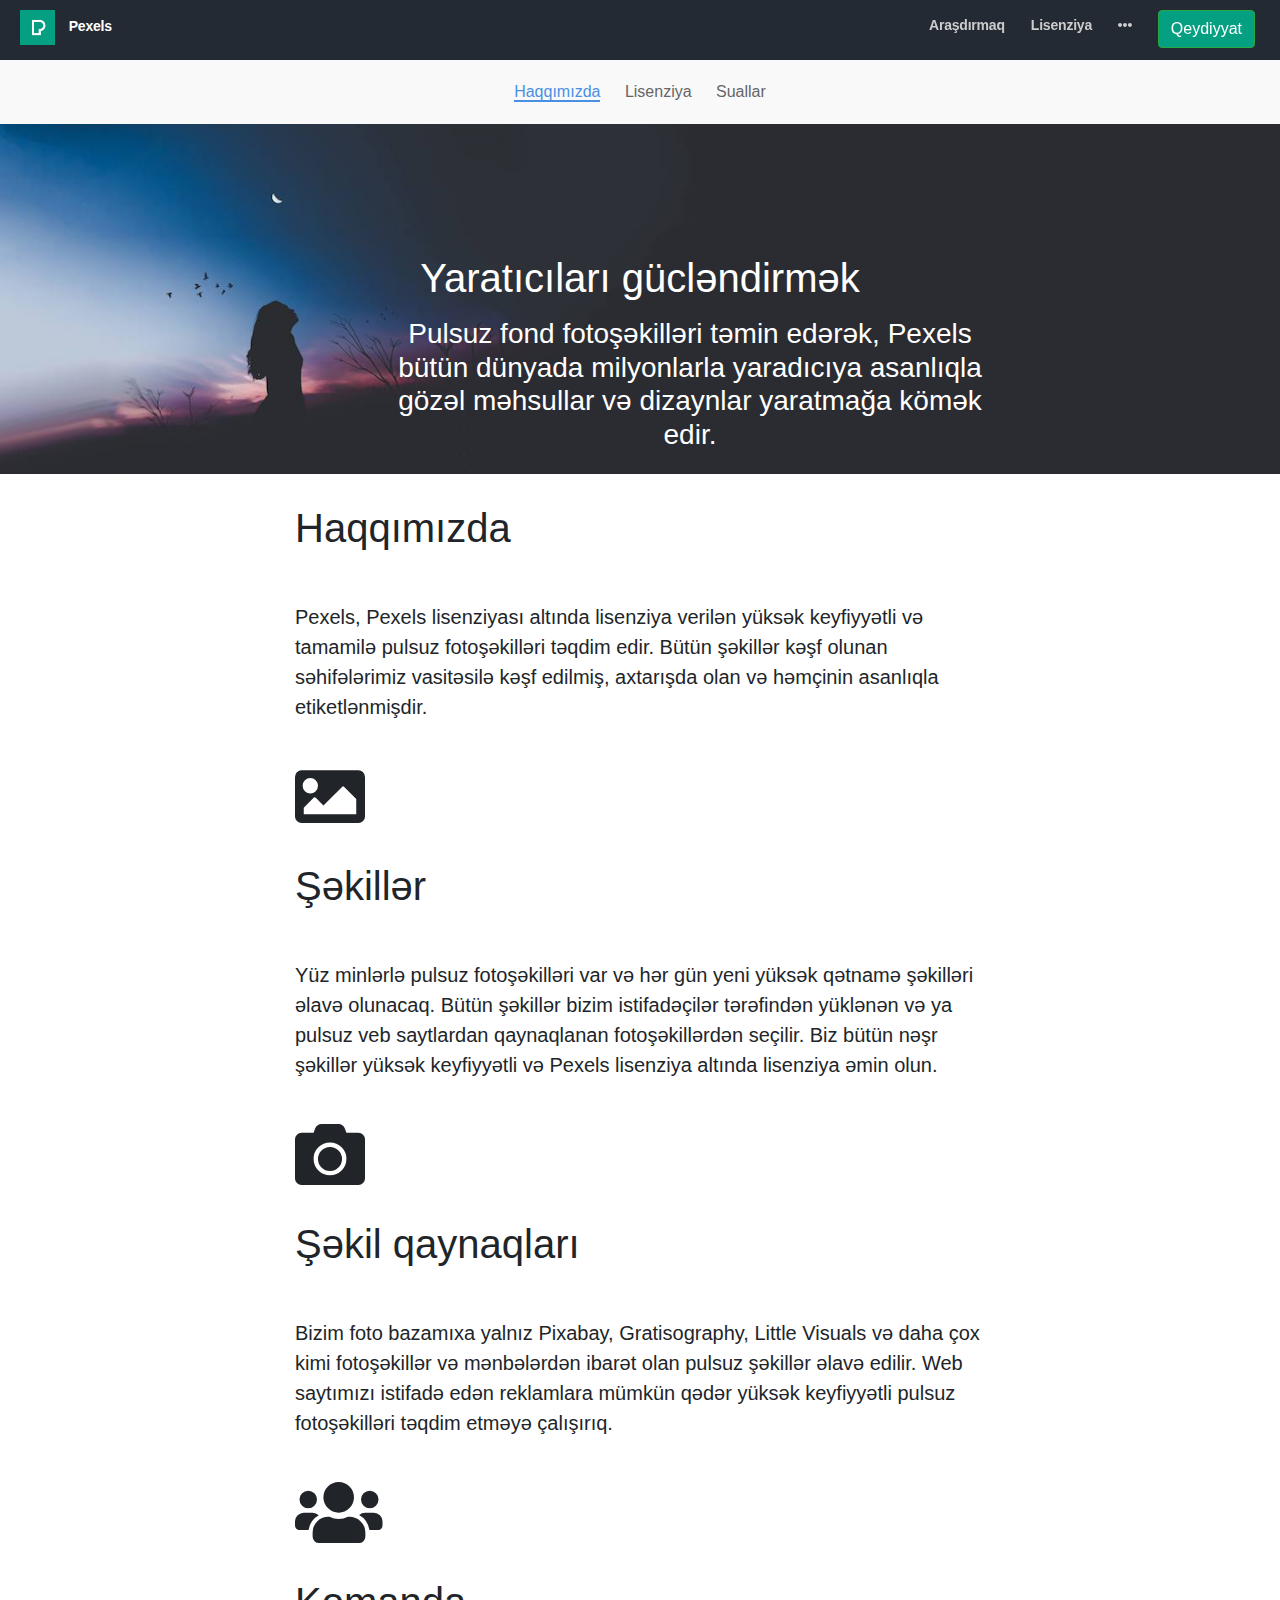
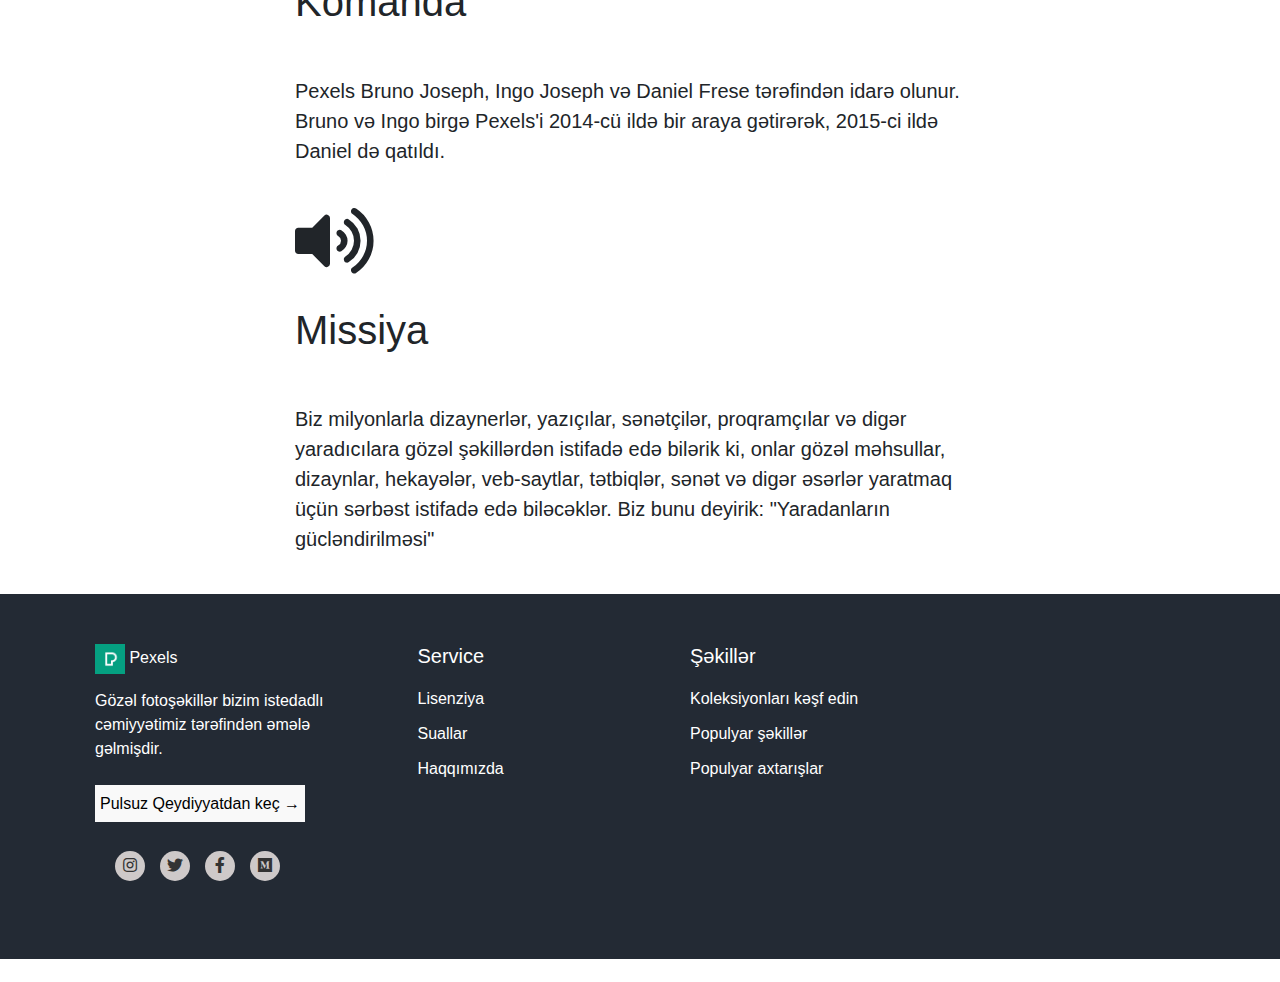
==== commit 6fa0ebdd: "Fixed navbar position fixed problem and some changes" ====
--- a/about-us.html
+++ b/about-us.html
@@ -15,18 +15,20 @@
     <header>
         <div class="menu fixed">
             <div class="row menu-navbar">
-                <div class="col-lg-6 logo">
-                    <img src="image/logo.jpg" width="30" height="30" alt="">
-                    <a class="logotxt" href="index.html">Pexels</a>
-                </div>
-                <div class="col-lg-6 d-flex justify-content-end">
+                    <div class="col-lg-2 logo">
+                            <a class="logotxt" href="index.html">
+                                <img src="image/logo.jpg" width="35" height="35" alt="">
+                                <span>Pexels</span>
+                            </a>
+                        </div>
+                <div class="col-lg-10 d-flex justify-content-end">
                     <ul>
                         <li>
                             <div class="dropdown">
                                 <a class="dropbtn" href="discover.html">Araşdırmaq</a>
                                 <div class="dropdown-content">
                                     <a href="discover.html">Kəşf edin</a>
-                                    <a href="#">Populyar şəkillər</a>
+                                    <a href="popular-photos.html">Populyar şəkillər</a>
                                     <a href="popular-searches.html">Populyar axtarışlar</a>
                                 </div>
                             </div>
@@ -135,7 +137,7 @@
                 <h5>Şəkillər</h5>
                 <ul class="photo-list">
                     <li> <a href="discover.html">Koleksiyonları kəşf edin</a> </li>
-                    <li> <a href="#">Populyar şəkillər</a> </li>
+                    <li> <a href="popular-photos.html">Populyar şəkillər</a> </li>
                     <li><a href="popular-searches.html">Populyar axtarışlar</a></li>
                 </ul>
             </div>
--- a/css/style.css
+++ b/css/style.css
@@ -1,9 +1,6 @@
 .home-content .title h4 {
-  margin-top: 10px; }
-
-.m-container {
-  padding-left: 20px;
-  padding-right: 20px; }
+  margin: 20px 20px;
+  margin-bottom: -2px; }
 
 .fixed {
   position: fixed;
@@ -13,30 +10,49 @@
 .row {
   padding: 10px; }
 
-.menu-home {
-  background-image: url("../image/background-search.jpeg");
-  background-blend-mode: darken;
-  background-color: #0000007a;
-  background-size: cover;
-  background-repeat: no-repeat;
-  background-position: center center;
-  width: 100%;
-  height: 500px; }
-  .menu-home h2 {
+.home {
+  height: 60px;
+  left: 0;
+  top: 0;
+  position: fixed;
+  z-index: 555;
+  transition: .15s background ease-in-out; }
+
+.menu {
+  width: 100%; }
+  .menu .btn {
+    background-color: #05a081; }
+  .menu h2 {
     color: white;
     width: 40%;
     text-align: center; }
-  .menu-home a {
-    font-size: 13px;
+  .menu a {
+    font-size: 14px;
     text-decoration: none;
     color: #ccc;
-    margin: 0px 10px; }
-
-.menu-navbar-home {
-  line-height: 32px; }
-
-.logo {
-  padding-left: 30px; }
+    margin: 0px 10px;
+    letter-spacing: -.2px;
+    font-weight: 600; }
+    .menu a:hover {
+      color: white; }
+  .menu .menu-navbar-home a.logotxt {
+    margin-right: 10px;
+    color: white; }
+    .menu .menu-navbar-home a.logotxt span {
+      padding-left: 10px; }
+
+.head-content .background-image {
+  background-image: url("../image/background-image2.jpeg");
+  height: 500px;
+  background-blend-mode: darken;
+  background-color: #00000033;
+  background-size: cover;
+  background-repeat: no-repeat;
+  background-position: center center; }
+
+.scroll {
+  background-color: #A1572F;
+  color: #eef; }
 
 ul {
   list-style: none;
@@ -83,7 +99,8 @@
     color: #a6a6a6;
     padding: 12px 16px;
     text-decoration: none;
-    display: block; }
+    display: block;
+    font-weight: 400; }
     .dropdown-content a:hover {
       background-color: #ddd;
       color: black; }
@@ -101,32 +118,38 @@
     color: #a6a6a6;
     padding: 12px 16px;
     text-decoration: none;
-    display: block; }
+    display: block;
+    font-weight: 400; }
     .dropdown-content-more a:hover {
       background-color: #ddd;
       color: black; }
 
-.search .searchTerm {
-  padding: 10px 60px;
-  border: none; }
-.search .searchButton {
-  background-color: white;
-  border: none;
-  padding: 9.7px 10px;
-  margin-left: -5px; }
+#search {
+  position: absolute;
+  top: 130px;
+  left: 235px; }
+  #search h2 {
+    color: white;
+    width: 65%;
+    text-align: center;
+    font-size: 34px;
+    font-weight: 700; }
+  #search .search .searchTerm {
+    padding: 10px 60px;
+    border: none; }
+  #search .search .searchButton {
+    background-color: white;
+    border: none;
+    padding: 9.7px 10px;
+    margin-left: -5px; }
 
 .menu {
-  background-blend-mode: darken;
-  background-color: #0000007a;
-  background-size: cover;
-  background-repeat: no-repeat;
-  background-position: center center;
   width: 100%; }
   .menu h2 {
     color: white;
     width: 500px; }
   .menu a {
-    font-size: 13px;
+    font-size: 14px;
     text-decoration: none;
     color: #ccc;
     margin: 0px 10px; }
@@ -135,6 +158,11 @@
   background-color: #232a34;
   height: 60px;
   line-height: 32px; }
+  .menu-navbar a.logotxt {
+    margin-right: 10px;
+    color: white; }
+    .menu-navbar a.logotxt span {
+      padding-left: 10px; }
 
 .fixed {
   position: fixed;
@@ -297,87 +325,6 @@
           text-decoration: none;
           color: white; }
 
-.menu {
-  background-blend-mode: darken;
-  background-color: #0000007a;
-  background-size: cover;
-  background-repeat: no-repeat;
-  background-position: center center;
-  width: 100%; }
-  .menu h2 {
-    color: white;
-    width: 500px; }
-  .menu a {
-    font-size: 13px;
-    text-decoration: none;
-    color: #ccc;
-    margin: 0px 10px; }
-
-.menu-navbar {
-  background-color: #232a34;
-  height: 60px;
-  line-height: 32px; }
-
-.subnavbar {
-  text-align: center;
-  background-color: #f9f9f9;
-  padding: 20px 0px; }
-  .subnavbar a {
-    margin: 0px 10px;
-    color: #666;
-    text-decoration: none; }
-    .subnavbar a:hover {
-      color: #4a90e2; }
-
-.dropbtn {
-  padding: 16px;
-  font-size: 16px;
-  border: none; }
-
-.dropdown {
-  position: relative;
-  display: inline-block; }
-  .dropdown:hover .dropdown-content {
-    display: block; }
-  .dropdown:hover .dropdown-content-more {
-    display: block; }
-
-.dropdown-content {
-  margin-top: 10px;
-  margin-left: -70px;
-  display: none;
-  position: absolute;
-  background-color: white;
-  min-width: 180px;
-  box-shadow: 0px 8px 16px 0px rgba(0, 0, 0, 0.2);
-  z-index: 1; }
-  .dropdown-content a {
-    color: #a6a6a6;
-    padding: 12px 16px;
-    text-decoration: none;
-    display: block; }
-    .dropdown-content a:hover {
-      background-color: #ddd;
-      color: black; }
-
-.dropdown-content-more {
-  margin-top: 10px;
-  margin-left: -140px;
-  display: none;
-  position: absolute;
-  background-color: white;
-  min-width: 200px;
-  box-shadow: 0px 8px 16px 0px rgba(0, 0, 0, 0.2);
-  z-index: 1; }
-  .dropdown-content-more a {
-    color: #a6a6a6;
-    padding: 12px 16px;
-    text-decoration: none;
-    display: block; }
-    .dropdown-content-more a:hover {
-      background-color: #ddd;
-      color: black; }
-
 .lisence-header {
   background-image: url("../image/lisence-background.jpg");
   height: 350px;
@@ -447,87 +394,6 @@
 .container-footer {
   height: 365px; }
 
-.menu {
-  background-blend-mode: darken;
-  background-color: #0000007a;
-  background-size: cover;
-  background-repeat: no-repeat;
-  background-position: center center;
-  width: 100%; }
-  .menu h2 {
-    color: white;
-    width: 500px; }
-  .menu a {
-    font-size: 13px;
-    text-decoration: none;
-    color: #ccc;
-    margin: 0px 10px; }
-
-.menu-navbar {
-  background-color: #232a34;
-  height: 60px;
-  line-height: 32px; }
-
-.subnavbar {
-  text-align: center;
-  background-color: #f9f9f9;
-  padding: 20px 0px; }
-  .subnavbar a {
-    margin: 0px 10px;
-    color: #666;
-    text-decoration: none; }
-    .subnavbar a:hover {
-      color: #4a90e2; }
-
-.dropbtn {
-  padding: 16px;
-  font-size: 16px;
-  border: none; }
-
-.dropdown {
-  position: relative;
-  display: inline-block; }
-  .dropdown:hover .dropdown-content {
-    display: block; }
-  .dropdown:hover .dropdown-content-more {
-    display: block; }
-
-.dropdown-content {
-  margin-top: 10px;
-  margin-left: -70px;
-  display: none;
-  position: absolute;
-  background-color: white;
-  min-width: 180px;
-  box-shadow: 0px 8px 16px 0px rgba(0, 0, 0, 0.2);
-  z-index: 1; }
-  .dropdown-content a {
-    color: #a6a6a6;
-    padding: 12px 16px;
-    text-decoration: none;
-    display: block; }
-    .dropdown-content a:hover {
-      background-color: #ddd;
-      color: black; }
-
-.dropdown-content-more {
-  margin-top: 10px;
-  margin-left: -140px;
-  display: none;
-  position: absolute;
-  background-color: white;
-  min-width: 200px;
-  box-shadow: 0px 8px 16px 0px rgba(0, 0, 0, 0.2);
-  z-index: 1; }
-  .dropdown-content-more a {
-    color: #a6a6a6;
-    padding: 12px 16px;
-    text-decoration: none;
-    display: block; }
-    .dropdown-content-more a:hover {
-      background-color: #ddd;
-      color: black; }
-
 .faq-header {
   background-image: url("../image/faq-background.jpg");
   height: 350px;
@@ -619,9 +485,71 @@
     .photos .photos-column .image-div img {
       width: 100%;
       height: 100%; }
-    .photos .photos-column .image-div i {
-      position: absolute;
-      bottom: 0px;
-      right: 0px; }
+
+.title-search {
+  margin-top: 6%; }
+  .title-search h3 {
+    margin-left: 1.5%; }
+
+.title-popular-photos {
+  margin-top: 2%; }
+  .title-popular-photos h3 {
+    margin-left: 1.5%; }
+
+.image-div:hover .photo-buttons {
+  opacity: 1; }
+
+.photo-buttons {
+  width: 14%;
+  position: absolute;
+  font-size: 20px;
+  right: 0%;
+  bottom: 2%;
+  opacity: 0;
+  transition: all .3s; }
+  .photo-buttons a {
+    color: white; }
+    .photo-buttons a i {
+      text-shadow: 0 0 3px rgba(0, 0, 0, 0.6);
+      line-height: .3; }
+  .photo-buttons a.right-like-button {
+    margin-left: 10px; }
+
+.mt-40 {
+  margin-top: 40px; }
+
+.mt-100 {
+  margin-top: 100px; }
+
+.image-section {
+  padding-left: 40px;
+  padding-right: 40px; }
+  .image-section .image {
+    margin-left: 100px; }
+    .image-section .image img {
+      height: auto;
+      width: auto;
+      max-width: 500px;
+      max-height: 600px; }
+
+.content {
+  color: #555; }
+  .content a {
+    color: #555;
+    text-decoration: none; }
+  .content .col-lg-7 {
+    padding: 0; }
+  .content .button-download {
+    width: 100%;
+    padding: 10px;
+    font-size: 18px;
+    background-color: #05a081; }
+  .content .like .button-like {
+    background: #f9f9f9;
+    border-color: #eee;
+    padding: 10px 15px; }
+    .content .like .button-like i {
+      color: #555;
+      font-size: 20px; }
 
 /*# sourceMappingURL=style.css.map */
